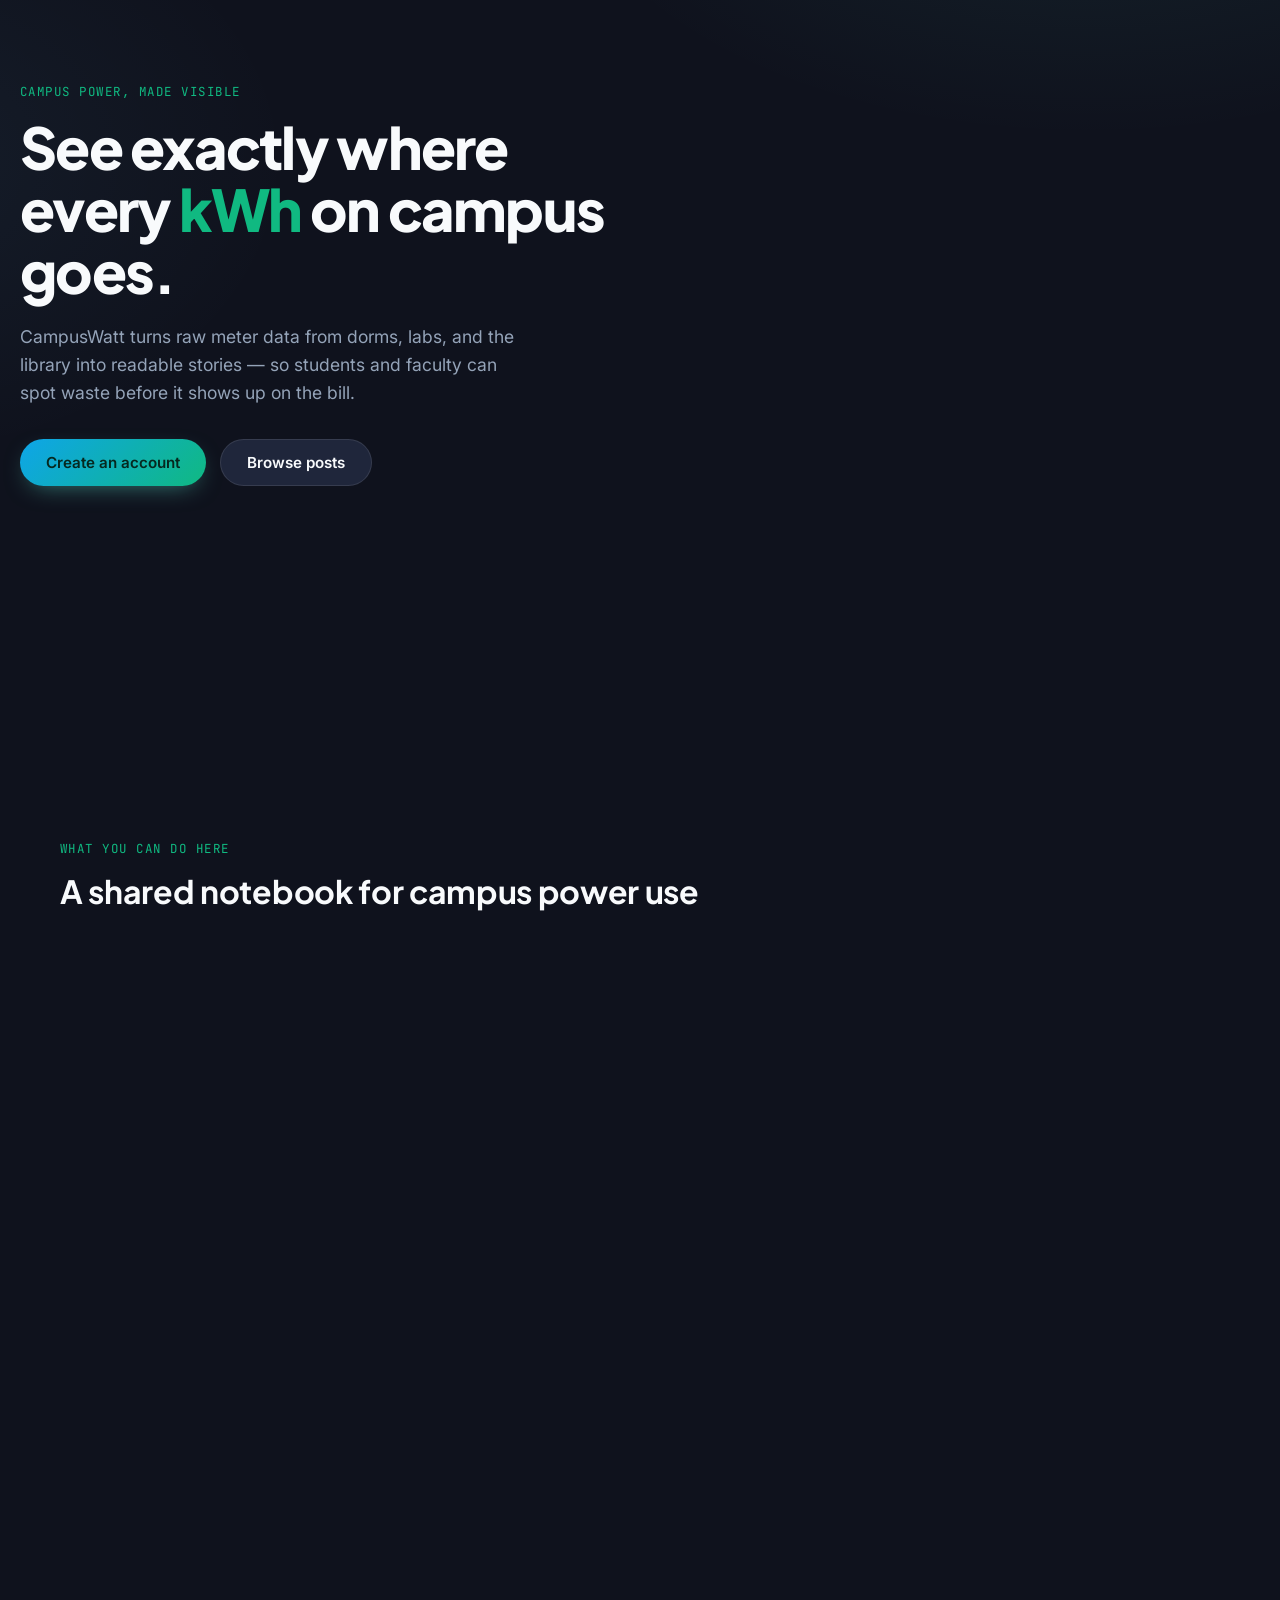
==== src/index.html @ cbb623bd "add design" ====
<!DOCTYPE html>
<html lang="en">
<head>
<meta charset="UTF-8">
<meta name="viewport" content="width=device-width, initial-scale=1.0">
<title>CampusWatt — See where the power goes</title>
<link rel="stylesheet" href="shared/styles.css">
<style>
  .hero{ padding: 80px 0 60px; display:grid; grid-template-columns: 1.05fr 0.95fr; gap:56px; align-items:center; }
  .hero h1{ font-size: clamp(2.5rem, 4.5vw, 3.8rem); line-height:1.08; margin: 16px 0 20px; letter-spacing: -0.03em; font-weight: 800; }
  .hero p.lead{ font-size:1.1rem; max-width:500px; margin-bottom:32px; line-height: 1.6; color: var(--text-dim); }
  .hero-actions{ display:flex; gap:14px; flex-wrap:wrap; }

  /* Premium Pulse Card with Glassmorphism */
  .pulse-card{
    position:relative;
    padding:32px;
    background: rgba(29, 34, 64, 0.45);
    backdrop-filter: blur(20px) saturate(140%);
    border: 1px solid rgba(255, 255, 255, 0.08);
    box-shadow: 
      0 30px 60px -15px rgba(17, 20, 42, 0.8),
      0 0 50px -10px rgba(94, 234, 212, 0.12),
      inset 0 1px 0 0 rgba(255, 255, 255, 0.1);
    border-radius: var(--radius-lg);
    overflow: hidden;
  }
  /* Glowing background effect for pulse-card */
  .pulse-card::before {
    content: '';
    position: absolute;
    top: 60%;
    left: 50%;
    width: 250px;
    height: 150px;
    transform: translate(-50%, -50%);
    background: radial-gradient(circle, rgba(94, 234, 212, 0.15) 0%, rgba(125, 211, 252, 0.05) 50%, transparent 80%);
    z-index: 0;
    pointer-events: none;
    filter: blur(20px);
  }
  .pulse-card * {
    position: relative;
    z-index: 1;
  }
  .pulse-card .label{ display:flex; justify-content:space-between; align-items:center; margin-bottom:20px;}
  .pulse-card .label span:first-child{ font-family:var(--f-mono); font-size:0.78rem; color:var(--text-dim); letter-spacing:.1em; text-transform:uppercase; font-weight: 500;}
  .pulse-card .label .live{ display:flex; align-items:center; gap:8px; font-size:0.78rem; color:var(--mint); font-family:var(--f-mono); font-weight: 600; text-transform: uppercase; letter-spacing: 0.05em; }
  .live-dot{ width:8px; height:8px; border-radius:50%; background:var(--mint); box-shadow:0 0 0 0 rgba(94,234,212,.7); animation: livePulse 2s infinite; }
  @keyframes livePulse{ 0%{ box-shadow:0 0 0 0 rgba(94,234,212,0.6);} 70%{ box-shadow:0 0 0 10px rgba(94,234,212,0);} 100%{ box-shadow:0 0 0 0 rgba(94,234,212,0);} }
  
  .pulse-svg { overflow: visible; filter: drop-shadow(0 8px 16px rgba(94, 234, 212, 0.15)); }
  .pulse-svg path.line{ stroke-dasharray: 900; stroke-dashoffset: 900; animation: draw 2.4s var(--ease) forwards .2s; }
  @keyframes draw{ to{ stroke-dashoffset:0; } }
  .pulse-svg circle.tracer{ animation: tracer 2.4s var(--ease) forwards .2s; filter: drop-shadow(0 0 8px #5eead4); }
  @keyframes tracer{ 0%{ opacity:0; } 4%{ opacity:1; } 96%{ opacity:1; } 100%{ opacity:0; } }
  
  .pulse-stats{ display:flex; justify-content:space-between; margin-top:24px; padding-top: 20px; border-top: 1px solid rgba(255,255,255,0.06); }
  .pulse-stats div{ text-align:left; }
  .pulse-stats .num{ font-family:var(--f-mono); font-size:1.35rem; font-weight:600; letter-spacing: -0.02em; }
  .pulse-stats .num.mint{ color: var(--mint); text-shadow: 0 0 10px rgba(94, 234, 212, 0.3); }
  .pulse-stats .sub{ font-size:0.78rem; color:var(--text-faint); margin-top: 4px; text-transform: uppercase; letter-spacing: 0.05em; }

  /* Spacing and typography for Stat Section */
  .stat-row{ display:grid; grid-template-columns:repeat(3,1fr); gap:24px; margin: 60px 0; }
  .stat-box{ 
    padding:32px 24px; 
    text-align:left; 
    background: rgba(29, 34, 64, 0.3);
    border: 1px solid rgba(255,255,255,0.05);
    transition: all var(--t-med) var(--ease);
  }
  .stat-box:hover {
    border-color: rgba(94, 234, 212, 0.25);
    transform: translateY(-4px);
    background: rgba(29, 34, 64, 0.45);
    box-shadow: 0 20px 40px -20px rgba(94, 234, 212, 0.15);
  }
  .stat-box .big{ 
    font-family:var(--f-display); 
    font-size:3.2rem; 
    font-weight:800; 
    line-height: 1;
    margin-bottom: 8px;
    letter-spacing: -0.02em;
    background:var(--grad-brand); 
    -webkit-background-clip:text; 
    background-clip:text; 
    -webkit-text-fill-color: transparent; 
    filter: drop-shadow(0 2px 10px rgba(94, 234, 212, 0.15));
  }
  .stat-box p{ font-size:0.95rem; color: var(--text-dim); line-height: 1.5; }

  /* Feature Grid Hover Effects */
  .feature-grid{ display:grid; grid-template-columns:repeat(3,1fr); gap:24px; margin: 24px 0 80px; }
  .feature{ 
    padding:32px 24px; 
    position: relative;
    overflow: hidden;
    background: rgba(29, 34, 64, 0.3);
    border: 1px solid rgba(255, 255, 255, 0.05);
    transition: all var(--t-med) var(--ease);
  }
  .feature::before {
    content: '';
    position: absolute;
    top: 0; left: 0; right: 0; bottom: 0;
    background: radial-gradient(circle at top right, rgba(94, 234, 212, 0.06), transparent 60%);
    opacity: 0;
    transition: opacity var(--t-med) var(--ease);
    pointer-events: none;
  }
  .feature.card-hover:hover::before {
    opacity: 1;
  }
  .feature.card-hover:hover {
    transform: translateY(-6px);
    border-color: rgba(94, 234, 212, 0.4);
    background: rgba(29, 34, 64, 0.65);
    box-shadow: 
      0 30px 60px -25px rgba(17, 20, 42, 0.9),
      0 0 30px -10px rgba(94, 234, 212, 0.15);
  }
  .feature .ico{ 
    width:44px; 
    height:44px; 
    border-radius:12px; 
    background: rgba(94, 234, 212, 0.08); 
    color:var(--mint); 
    display:grid; 
    place-items:center; 
    margin-bottom:20px; 
    transition: all var(--t-med) var(--ease);
    border: 1px solid rgba(94, 234, 212, 0.15);
  }
  .feature.card-hover:hover .ico {
    background: var(--mint);
    color: #06281f;
    transform: scale(1.1) rotate(5deg);
    box-shadow: 0 0 20px rgba(94, 234, 212, 0.4);
    border-color: transparent;
  }
  .feature h3{ font-size:1.15rem; margin-bottom:10px; font-weight: 600; color: var(--text); }
  .feature p{ font-size:0.92rem; color: var(--text-dim); line-height: 1.5; }

  /* Premium Call to Action Band */
  .cta-band{ 
    padding: 56px 40px; 
    border-radius: var(--radius-lg);
    text-align:center; 
    margin: 0 0 80px; 
    background: radial-gradient(circle at top, rgba(94,234,212,0.12), rgba(17,20,42,0.5)), rgba(29, 34, 64, 0.35); 
    border: 1px solid rgba(94,234,212,0.15);
    box-shadow: 
      0 30px 60px -20px rgba(17, 20, 42, 0.7),
      inset 0 1px 0 0 rgba(255, 255, 255, 0.05);
  }
  .cta-band h2{ font-size:2rem; margin-bottom:14px; font-weight: 700; letter-spacing: -0.02em; }
  .cta-band p{ max-width:500px; margin: 0 auto 26px; font-size: 1rem; color: var(--text-dim); }

  @media (max-width: 880px){
    .hero{ grid-template-columns:1fr; padding-top:48px; gap:36px; }
    .stat-row, .feature-grid{ grid-template-columns:1fr; gap:20px; }
    .stat-row { margin: 40px 0; }
    .feature-grid { margin-bottom: 60px; }
  }
</style>
</head>
<body>
<a href="#main" class="skip-link">Skip to content</a>
<div id="site-topbar"></div>

<main id="main" class="page-enter">
  <div class="shell hero">
    <div>
      <span class="eyebrow">Campus power, made visible</span>
      <h1>See exactly where every <span style="color:var(--mint)">kWh</span> on campus goes.</h1>
      <p class="lead">CampusWatt turns raw meter data from dorms, labs, and the library into readable stories — so students and faculty can spot waste before it shows up on the bill.</p>
      <div class="hero-actions">
        <a href="src/signup.html" class="btn btn-primary">Create an account</a>
        <a href="src/posts.html" class="btn btn-ghost">Browse posts</a>
      </div>
    </div>

    <div class="panel pulse-card reveal">
      <div class="label">
        <span>Live · Engineering Building</span>
        <span class="live"><span class="live-dot"></span> streaming</span>
      </div>
      <svg class="pulse-svg" viewBox="0 0 360 120" width="100%" height="120" fill="none">
        <path class="line" d="M0 80 L30 78 L55 20 L80 95 L110 12 L140 98 L165 60 L190 75 L215 35 L240 90 L265 18 L300 70 L330 50 L360 60"
          stroke="url(#g1)" stroke-width="3" stroke-linecap="round" stroke-linejoin="round"/>
        <circle class="tracer" r="4.5" fill="var(--mint)">
          <animateMotion dur="2.4s" begin="0.2s" fill="freeze"
            path="M0 80 L30 78 L55 20 L80 95 L110 12 L140 98 L165 60 L190 75 L215 35 L240 90 L265 18 L300 70 L330 50 L360 60"/>
        </circle>
        <defs>
          <linearGradient id="g1" x1="0" y1="0" x2="360" y2="0">
            <stop offset="0" stop-color="var(--blue)"/>
            <stop offset="1" stop-color="var(--mint)"/>
          </linearGradient>
        </defs>
      </svg>
      <div class="pulse-stats">
        <div><div class="num mint">38.4 kWh</div><div class="sub">current draw</div></div>
        <div><div class="num">−6.2%</div><div class="sub">vs. last week</div></div>
        <div><div class="num">A−</div><div class="sub">efficiency grade</div></div>
      </div>
    </div>
  </div>

  <div class="shell stat-row">
    <div class="panel stat-box reveal" style="--i:0"><div class="big">214</div><p>Buildings reporting live consumption data across campus.</p></div>
    <div class="panel stat-box reveal" style="--i:1"><div class="big">12.6k</div><p>Posts and insight notes shared by students and faculty.</p></div>
    <div class="panel stat-box reveal" style="--i:2"><div class="big">18%</div><p>Average drop in weekend idle load since tracking began.</p></div>
  </div>

  <div class="shell">
    <span class="eyebrow">What you can do here</span>
    <h2 style="font-size:2rem; margin:14px 0 30px;">A shared notebook for campus power use</h2>
    <div class="feature-grid reveal-stagger">
      <div class="panel feature card-hover reveal" style="--i:0">
        <div class="ico"><svg width="20" height="20" viewBox="0 0 24 24" fill="none" stroke="currentColor" stroke-width="2"><path d="M3 17l6-6 4 4 8-8"/></svg></div>
        <h3>Read consumption stories</h3>
        <p>Every post pairs a real usage graph with plain-language notes on what changed and why.</p>
      </div>
      <div class="panel feature card-hover reveal" style="--i:1">
        <div class="ico"><svg width="20" height="20" viewBox="0 0 24 24" fill="none" stroke="currentColor" stroke-width="2"><circle cx="12" cy="12" r="9"/><path d="M12 7v5l3 3"/></svg></div>
        <h3>Track over time</h3>
        <p>Compare a building's draw week to week and catch drift before it becomes a maintenance ticket.</p>
      </div>
      <div class="panel feature card-hover reveal" style="--i:2">
        <div class="ico"><svg width="20" height="20" viewBox="0 0 24 24" fill="none" stroke="currentColor" stroke-width="2"><path d="M12 2 4 14h6l-1 8 9-12h-6l1-8z"/></svg></div>
        <h3>Publish your own findings</h3>
        <p>Students and faculty can post readings, predictions, and notes for their own building or lab.</p>
      </div>
    </div>
  </div>

  <div class="shell">
    <div class="panel cta-band reveal">
      <h2>Ready to log your first reading?</h2>
      <p>Sign up with your campus email to start posting and following consumption data.</p>
      <a href="signup.html" class="btn btn-primary">Get started</a>
    </div>
  </div>
</main>

<div id="site-footer"></div>

<script src="shared/api.js"></script>
<script src="shared/app.js"></script>
<script>
  CE.initAll({ topbar: { active: 'home' } });
</script>
</body>
</html>
---- src/shared/styles.css ----
/* =========================================================
   CampusEnergy — Design System
   ========================================================= */

@import url('https://fonts.googleapis.com/css2?family=Plus+Jakarta+Sans:wght@400;500;600;700;800&family=Inter:wght@400;500;600;700&family=JetBrains+Mono:wght@400;500;600&display=swap');

:root{
  /* Color - Professional Slate-Zinc tech theme */
  --bg-deep:      #080a10;
  --bg-base:      #0f121d;
  --bg-panel:     #161b2a;
  --bg-panel-2:   #1f263b;
  --bg-input:     #28314c;
  --line:         rgba(255,255,255,0.05);
  --line-strong:  rgba(255,255,255,0.1);

  --mint:         #10b981; /* Emerald/Mint */
  --mint-strong:  #059669;
  --mint-soft:    rgba(16,185,129,0.12);
  --blue:         #0ea5e9; /* Sky Blue */
  --amber:        #f59e0b;
  --danger:       #f43f5e;

  --text:         #f8fafc; /* Slate 50 */
  --text-dim:     #94a3b8; /* Slate 400 */
  --text-faint:   #64748b; /* Slate 500 */

  --grad-brand: linear-gradient(135deg, var(--blue), var(--mint));

  /* Type */
  --f-display: 'Plus Jakarta Sans', system-ui, sans-serif;
  --f-body: 'Inter', system-ui, sans-serif;
  --f-mono: 'JetBrains Mono', ui-monospace, monospace;

  /* Layout */
  --radius-sm: 10px;
  --radius-md: 16px;
  --radius-lg: 24px;
  --shell: 1240px;

  /* Motion */
  --ease: cubic-bezier(.16,.8,.3,1);
  --ease-spring: cubic-bezier(.34,1.56,.64,1);
  --t-fast: 160ms;
  --t-med: 360ms;
  --t-slow: 640ms;
}

@media (prefers-reduced-motion: reduce){
  *, *::before, *::after{
    animation-duration: 0.001ms !important;
    animation-iteration-count: 1 !important;
    transition-duration: 0.001ms !important;
    scroll-behavior: auto !important;
  }
}

*{ box-sizing: border-box; }
html{ scroll-behavior: smooth; }
body{
  margin:0;
  background:
    radial-gradient(900px 500px at 85% -10%, rgba(94,234,212,0.08), transparent 60%),
    radial-gradient(700px 500px at -10% 10%, rgba(125,211,252,0.06), transparent 60%),
    var(--bg-base);
  color: var(--text);
  font-family: var(--f-body);
  -webkit-font-smoothing: antialiased;
  min-height: 100vh;
}
h1,h2,h3,h4{ font-family: var(--f-display); margin:0; letter-spacing:-0.01em; }
p{ margin:0; color: var(--text-dim); line-height:1.6; }
a{ color: inherit; text-decoration:none; }
button{ font-family: inherit; }
::selection{ background: var(--mint-soft); color: var(--text); }

::-webkit-scrollbar{ width:10px; height:10px; }
::-webkit-scrollbar-track{ background: var(--bg-base); }
::-webkit-scrollbar-thumb{ background: var(--bg-panel-2); border-radius:10px; border:2px solid var(--bg-base); }
::-webkit-scrollbar-thumb:hover{ background: var(--text-faint); }

.skip-link{
  position:absolute; left:-999px; top:0; background:var(--mint); color:#06281f;
  padding:10px 16px; border-radius:8px; z-index:999; font-weight:600;
}
.skip-link:focus{ left:16px; top:16px; }

:focus-visible{
  outline: 2px solid var(--mint);
  outline-offset: 3px;
  border-radius: 6px;
}

/* ---------- Page entrance ---------- */
.page-enter{ animation: pageIn var(--t-slow) var(--ease) both; }
@keyframes pageIn{
  from{ opacity:0; transform: translateY(14px); }
  to{ opacity:1; transform:none; }
}

/* ---------- Reveal-on-scroll ---------- */
.reveal{ opacity:0; transform: translateY(18px); transition: opacity var(--t-med) var(--ease), transform var(--t-med) var(--ease); }
.reveal.is-visible{ opacity:1; transform:none; }
.reveal-stagger > * { transition-delay: calc(var(--i,0) * 70ms); }

/* ---------- Topbar / Nav ---------- */
.topbar{
  position: sticky; top:0; z-index:50;
  display:flex; align-items:center; justify-content:space-between;
  gap:24px; padding: 18px 40px;
  background: rgba(17,20,42,0.78);
  backdrop-filter: blur(14px) saturate(140%);
  border-bottom: 1px solid var(--line);
}
.brand{ display:flex; align-items:center; gap:10px; font-family: var(--f-display); font-size:1.25rem; font-weight:700; }
.brand .bolt{
  width:34px; height:34px; display:grid; place-items:center;
  border:1.5px solid var(--mint); border-radius:9px; color: var(--mint);
  position:relative; overflow:hidden;
}
.brand .bolt svg{ width:18px; height:18px; filter: drop-shadow(0 0 6px rgba(94,234,212,.6)); animation: boltPulse 2.6s ease-in-out infinite; }
@keyframes boltPulse{ 0%,100%{ opacity:1; transform:scale(1);} 50%{ opacity:.65; transform:scale(.9);} }
.brand .c1{ color: var(--blue); }
.brand .c2{ color: var(--mint); background: var(--grad-brand); -webkit-background-clip:text; background-clip:text; -webkit-text-fill-color: transparent; }
@supports not ((-webkit-background-clip: text) or (background-clip: text)){
  .brand .c2{ -webkit-text-fill-color: initial; color: var(--mint); }
}

.nav-links{ display:flex; gap:36px; align-items:center; }
.nav-links a{
  position:relative; color: var(--text-dim); font-weight:500; font-size:0.95rem;
  padding: 6px 0; transition: color var(--t-fast) var(--ease);
}
.nav-links a::after{
  content:''; position:absolute; left:0; right:100%; bottom:-2px; height:2px;
  background: var(--grad-brand); transition: right var(--t-med) var(--ease); border-radius:2px;
}
.nav-links a:hover{ color: var(--text); }
.nav-links a:hover::after, .nav-links a.active::after{ right:0; }
.nav-links a.active{ color: var(--text); }

.nav-right{ display:flex; align-items:center; gap:16px; }
.welcome-text{ color: var(--text-dim); font-size:0.92rem; }
.welcome-text strong{ color: var(--text); }

.avatar-btn{
  width:38px; height:38px; border-radius:50%; background:#fff; color:#161a30;
  border:none; cursor:pointer; display:grid; place-items:center; overflow:hidden;
  transition: transform var(--t-fast) var(--ease-spring), box-shadow var(--t-fast) var(--ease);
}
.avatar-btn:hover{ transform: scale(1.07); box-shadow: 0 0 0 4px var(--mint-soft); }
.avatar-btn svg{ width:22px; height:22px; }

/* ---------- Buttons ---------- */
.btn{
  --bx:0px; --by:0px;
  position:relative; display:inline-flex; align-items:center; justify-content:center; gap:8px;
  border:none; border-radius: 999px; cursor:pointer;
  font-family: var(--f-body); font-weight:600; font-size:0.95rem;
  padding: 13px 26px;
  transition: transform var(--t-fast) var(--ease-spring), box-shadow var(--t-med) var(--ease), background var(--t-fast) var(--ease);
  transform: translate(var(--bx), var(--by));
  isolation:isolate; overflow:hidden;
}
.btn-primary{
  color:#06281f; background: var(--grad-brand);
  box-shadow: 0 8px 24px -10px rgba(94,234,212,0.55);
}
.btn-primary:hover{ box-shadow: 0 12px 30px -8px rgba(94,234,212,0.75); }
.btn-primary:active{ transform: translate(var(--bx), var(--by)) scale(.97); }
.btn-ghost{
  color: var(--text); background: var(--bg-panel-2); border:1px solid var(--line-strong);
}
.btn-ghost:hover{ background: var(--bg-input); border-color: var(--mint); }
.btn-block{ width:100%; }
.btn .ripple{
  position:absolute; border-radius:50%; transform:scale(0); pointer-events:none;
  background: rgba(255,255,255,0.45); animation: rippleAnim 650ms var(--ease) forwards;
}
@keyframes rippleAnim{ to{ transform:scale(2.6); opacity:0; } }

.btn-login-pill{
  background: var(--grad-brand); color:#06281f; font-weight:700; letter-spacing:.02em;
  padding: 11px 22px; border-radius:10px; font-size:.88rem;
}

/* ---------- Cards / Panels ---------- */
.panel{
  background: var(--bg-panel); border:1px solid var(--line); border-radius: var(--radius-lg);
}
.card-hover{ transition: transform var(--t-med) var(--ease), border-color var(--t-med) var(--ease), box-shadow var(--t-med) var(--ease); }
.card-hover:hover{ transform: translateY(-4px); border-color: var(--mint); box-shadow: 0 18px 40px -22px rgba(94,234,212,.4); }

/* ---------- Forms ---------- */
.field{ margin-bottom: 22px; text-align:left; }
.field label{ display:block; margin-bottom:8px; font-size:0.9rem; color: var(--text-dim); font-weight:500; }
.field-wrap{ position:relative; }
.field input, .field textarea{
  width:100%; padding: 14px 16px; border-radius: var(--radius-sm);
  background: var(--bg-input); border: 1.5px solid transparent; color: var(--text);
  font-size:0.96rem; transition: border-color var(--t-fast) var(--ease), box-shadow var(--t-fast) var(--ease), background var(--t-fast) var(--ease);
}
.field input::placeholder, .field textarea::placeholder{ color: var(--text-faint); }
.field input:hover, .field textarea:hover{ background: #2e3560; }
.field input:focus, .field textarea:focus{
  outline:none; border-color: var(--mint); background: #2e3560;
  box-shadow: 0 0 0 4px var(--mint-soft);
}
.field-hint{ font-size:0.78rem; color: var(--text-faint); margin-top:6px; }
.field-error{ font-size:0.78rem; color: var(--danger); margin-top:6px; display:none; }
.field.invalid input{ border-color: var(--danger); box-shadow: 0 0 0 4px rgba(251,113,133,0.14); }
.field.invalid .field-error{ display:block; }
.field.valid .field-wrap::after{
  content:'✓'; position:absolute; right:14px; top:50%; transform: translateY(-50%);
  color: var(--mint-strong); font-weight:700; animation: popIn 240ms var(--ease-spring);
}
@keyframes popIn{ from{ transform: translateY(-50%) scale(.4); opacity:0;} to{ transform: translateY(-50%) scale(1); opacity:1;} }

/* ---------- Toast ---------- */
.toast-stack{ position: fixed; right:24px; bottom:24px; display:flex; flex-direction:column; gap:10px; z-index:200; }
.toast{
  display:flex; align-items:center; gap:10px; padding: 14px 18px; border-radius: 14px;
  background: var(--bg-panel-2); border:1px solid var(--line-strong); box-shadow: 0 20px 40px -16px rgba(0,0,0,.5);
  font-size:0.9rem; animation: toastIn 360ms var(--ease-spring) both;
  min-width: 240px;
}
.toast.success{ border-color: var(--mint-strong); }
.toast.error{ border-color: var(--danger); }
.toast.leaving{ animation: toastOut 260ms var(--ease) forwards; }
@keyframes toastIn{ from{ opacity:0; transform: translateX(30px) scale(.95);} to{ opacity:1; transform:none;} }
@keyframes toastOut{ to{ opacity:0; transform: translateX(30px) scale(.95);} }

/* ---------- Loading / Spinner ---------- */
.spinner{
  width:18px; height:18px; border-radius:50%;
  border: 2.5px solid rgba(6,40,31,0.35); border-top-color:#06281f;
  animation: spin 700ms linear infinite; display:none;
}
@keyframes spin{ to{ transform: rotate(360deg); } }
.is-loading .spinner{ display:inline-block; }
.is-loading .btn-label{ opacity:.001; width:0; overflow:hidden; }

/* ---------- Skeleton ---------- */
.skel{ position:relative; overflow:hidden; background: var(--bg-panel-2); border-radius:8px; }
.skel::after{
  content:''; position:absolute; inset:0;
  background: linear-gradient(90deg, transparent, rgba(255,255,255,0.06), transparent);
  transform: translateX(-100%); animation: shimmer 1.4s infinite;
}
@keyframes shimmer{ to{ transform: translateX(100%); } }

/* ---------- Sidebar ---------- */
.sidebar{ display:flex; flex-direction:column; gap:6px; padding-right:12px; }
.side-link{
  position:relative; padding: 16px 20px; border-radius: 12px; color: var(--text-dim);
  font-weight:600; cursor:pointer; transition: background var(--t-fast) var(--ease), color var(--t-fast) var(--ease), transform var(--t-fast) var(--ease);
}
.side-link:hover{ background: var(--bg-panel-2); color: var(--text); transform: translateX(3px); }
.side-link.active{ background: var(--bg-panel-2); color: var(--text); }
.side-link.active::before{
  content:''; position:absolute; left:0; top:10px; bottom:10px; width:3px; border-radius:3px;
  background: var(--grad-brand); box-shadow: 0 0 12px rgba(94,234,212,.7);
}

/* ---------- Footer ---------- */
.site-footer{ border-top:1px solid var(--line); margin-top:80px; }
.footer-top{ max-width: var(--shell); margin:0 auto; padding: 64px 40px 40px; display:flex; justify-content:space-between; gap:40px; flex-wrap:wrap; }
.footer-cols{ display:flex; gap:64px; flex-wrap:wrap; }
.footer-col h4{ font-size:0.82rem; letter-spacing:.06em; text-transform:uppercase; color: var(--text); margin-bottom:16px; }
.footer-col a{ display:block; color: var(--text-dim); font-size:0.92rem; margin-bottom:12px; transition: color var(--t-fast) var(--ease), transform var(--t-fast) var(--ease); }
.footer-col a:hover{ color: var(--mint); transform: translateX(3px); }
.footer-bottom{
  max-width: var(--shell); margin:0 auto; padding: 28px 40px 56px; display:flex; align-items:center; justify-content:space-between; flex-wrap:wrap; gap:24px;
  border-top:1px solid var(--line);
}
.footer-nav{ display:flex; gap:32px; flex-wrap:wrap; }
.footer-socials{ display:flex; gap:12px; }
.social-dot{
  width:40px; height:40px; border-radius:50%; border:1px solid var(--line-strong);
  display:grid; place-items:center; color: var(--text-dim); transition: all var(--t-fast) var(--ease-spring);
}
.social-dot:hover{ border-color: var(--mint); color: var(--mint); transform: translateY(-3px) rotate(-6deg); }

/* ---------- Utility ---------- */
.shell{ max-width: var(--shell); margin:0 auto; padding: 0 40px; }
.eyebrow{ font-family: var(--f-mono); font-size:0.78rem; letter-spacing:.12em; text-transform:uppercase; color: var(--mint); }
.center{ display:flex; align-items:center; justify-content:center; }

@media (max-width: 880px){
  .topbar{ padding: 14px 20px; flex-wrap:wrap; gap:12px; }
  .nav-links{ order:3; width:100%; justify-content:center; gap:24px; }
  .shell{ padding: 0 20px; }
  .footer-top, .footer-bottom{ padding-left:20px; padding-right:20px; }
}
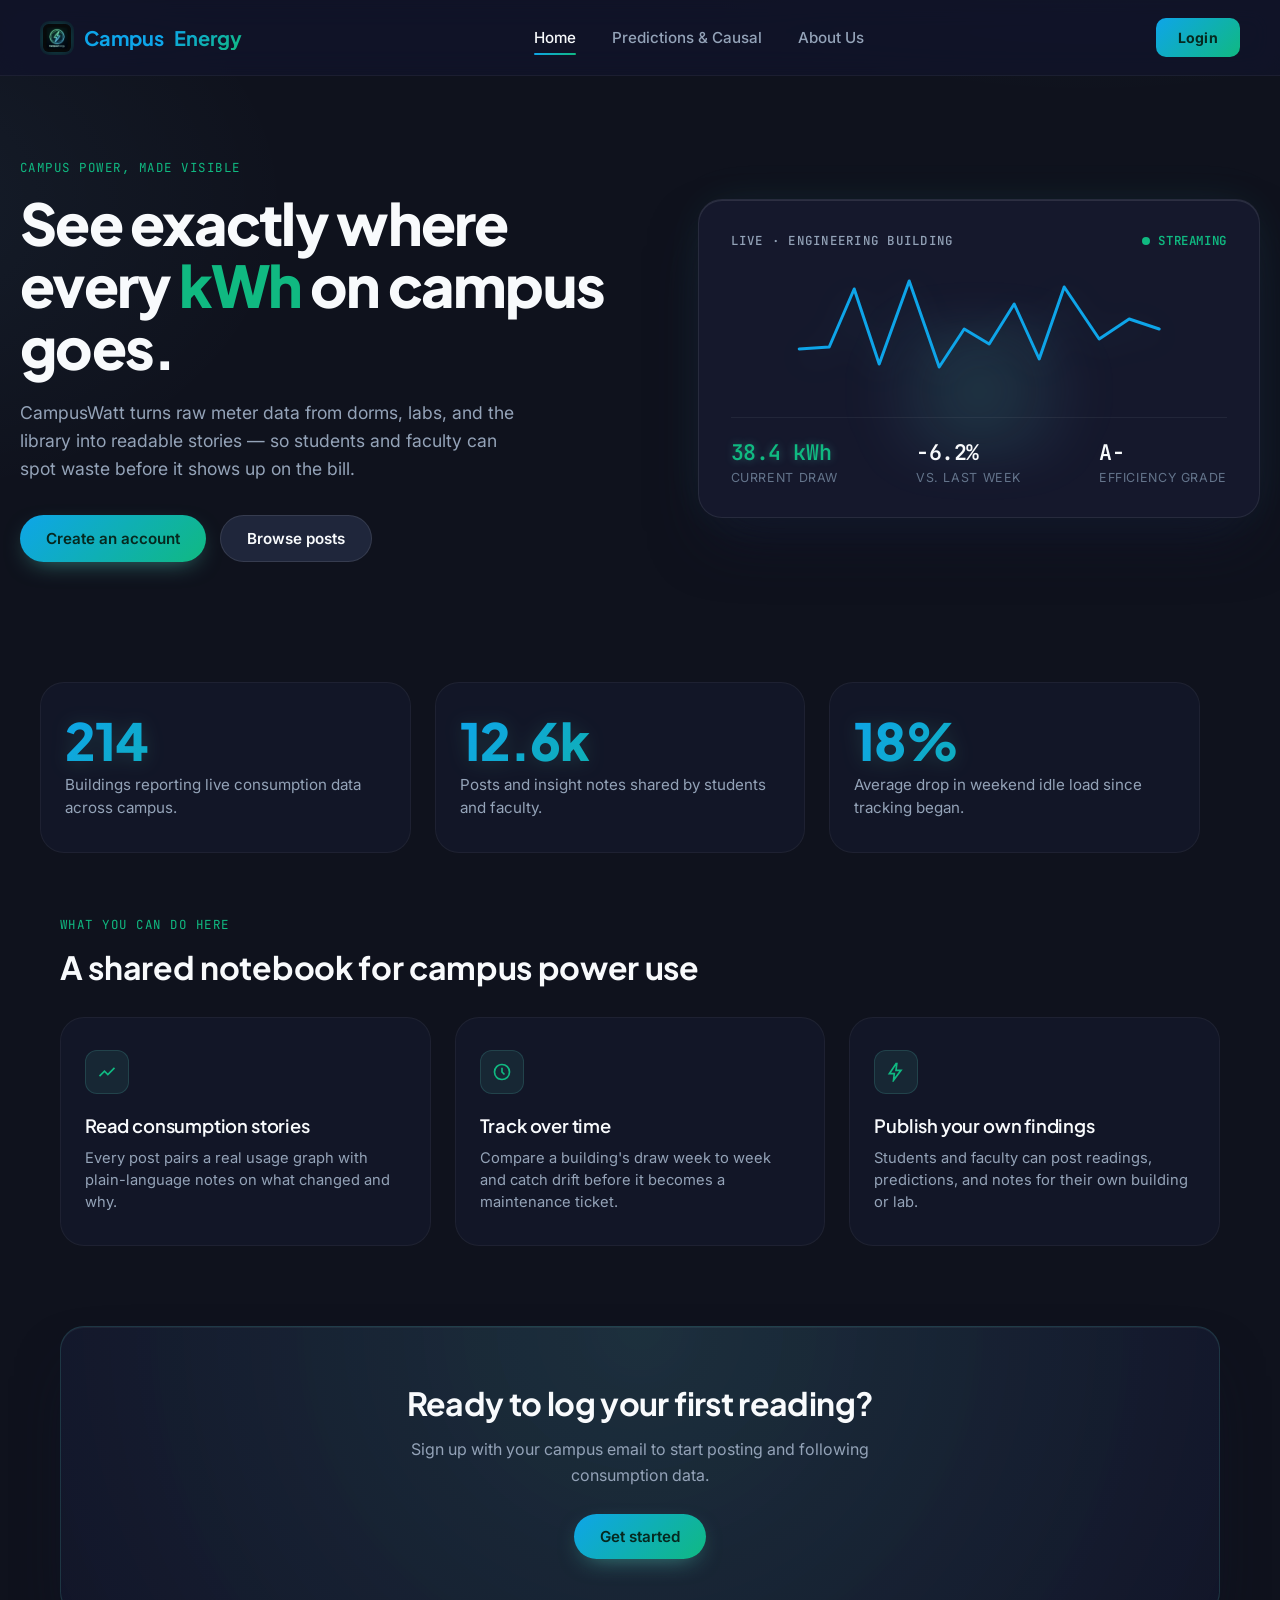
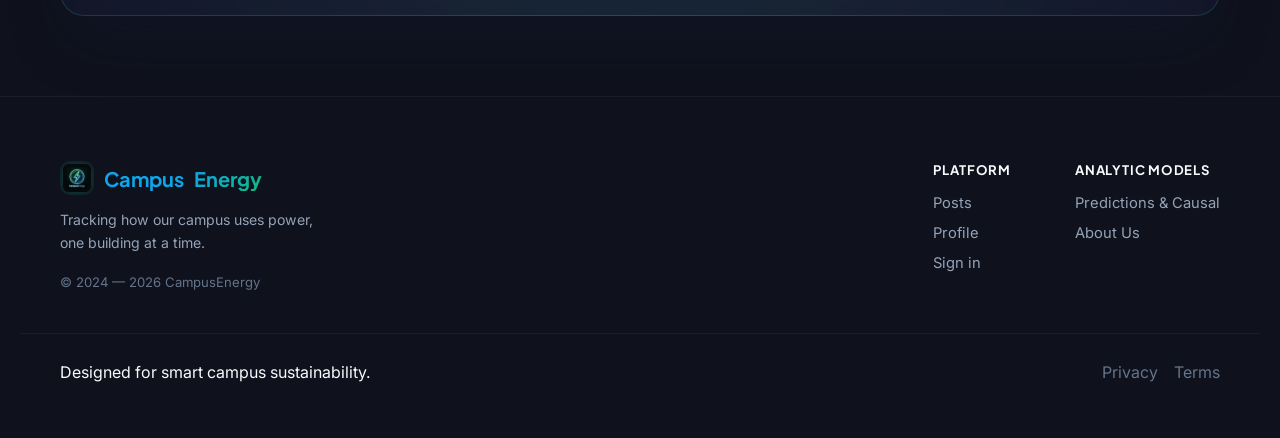
==== commit 7786cc04: "FIXED the conflicts" ====
--- a/src/index.html
+++ b/src/index.html
@@ -5,6 +5,7 @@
 <meta name="viewport" content="width=device-width, initial-scale=1.0">
 <title>CampusWatt — See where the power goes</title>
 <link rel="stylesheet" href="shared/styles.css">
+<link rel="icon" type="image/png" href="shared/favicon.png">
 <style>
   .hero{ padding: 80px 0 60px; display:grid; grid-template-columns: 1.05fr 0.95fr; gap:56px; align-items:center; }
   .hero h1{ font-size: clamp(2.5rem, 4.5vw, 3.8rem); line-height:1.08; margin: 16px 0 20px; letter-spacing: -0.03em; font-weight: 800; }
@@ -177,8 +178,8 @@
       <h1>See exactly where every <span style="color:var(--mint)">kWh</span> on campus goes.</h1>
       <p class="lead">CampusWatt turns raw meter data from dorms, labs, and the library into readable stories — so students and faculty can spot waste before it shows up on the bill.</p>
       <div class="hero-actions">
-        <a href="src/signup.html" class="btn btn-primary">Create an account</a>
-        <a href="src/posts.html" class="btn btn-ghost">Browse posts</a>
+        <a href="signup.html" class="btn btn-primary">Create an account</a>
+        <a href="posts.html" class="btn btn-ghost">Browse posts</a>
       </div>
     </div>
 
--- a/src/shared/styles.css
+++ b/src/shared/styles.css
@@ -1,6 +1,4 @@
-/* =========================================================
-   CampusEnergy — Design System
-   ========================================================= */
+
 
 @import url('https://fonts.googleapis.com/css2?family=Plus+Jakarta+Sans:wght@400;500;600;700;800&family=Inter:wght@400;500;600;700&family=JetBrains+Mono:wght@400;500;600&display=swap');
 
@@ -292,3 +290,67 @@
   .shell{ padding: 0 20px; }
   .footer-top, .footer-bottom{ padding-left:20px; padding-right:20px; }
 }
+
+.composer{
+    padding:24px;
+    margin-bottom:24px;
+}
+
+.composer h2{
+    margin-bottom:18px;
+}
+
+.composer input,
+.composer textarea,
+.composer select{
+
+    width:100%;
+    margin-bottom:16px;
+
+}
+
+.search-panel{
+
+    padding:18px;
+    margin-bottom:24px;
+
+}
+
+/* ---------- Password Toggle Button ---------- */
+.password-toggle {
+  position: absolute;
+  right: 16px;
+  top: 50%;
+  transform: translateY(-50%);
+  background: rgba(255,255,255,0.06);
+  border: 1px solid var(--line-strong);
+  color: var(--text-dim);
+  cursor: pointer;
+  font-size: 0.72rem;
+  font-weight: 700;
+  text-transform: uppercase;
+  letter-spacing: 0.08em;
+  padding: 4px 8px;
+  border-radius: 4px;
+  display: flex;
+  align-items: center;
+  justify-content: center;
+  z-index: 10;
+  transition: all var(--t-fast) var(--ease);
+}
+.password-toggle:hover {
+  color: var(--text);
+  background: rgba(255,255,255,0.12);
+  border-color: var(--text-faint);
+}
+.password-toggle:focus-visible {
+  outline: 2px solid var(--mint);
+  border-radius: 4px;
+}
+.field-wrap input[type="password"],
+.field-wrap input[type="text"].has-toggle {
+  padding-right: 68px;
+}
+.field.valid .field-wrap:has(.password-toggle)::after {
+  right: 60px;
+}
